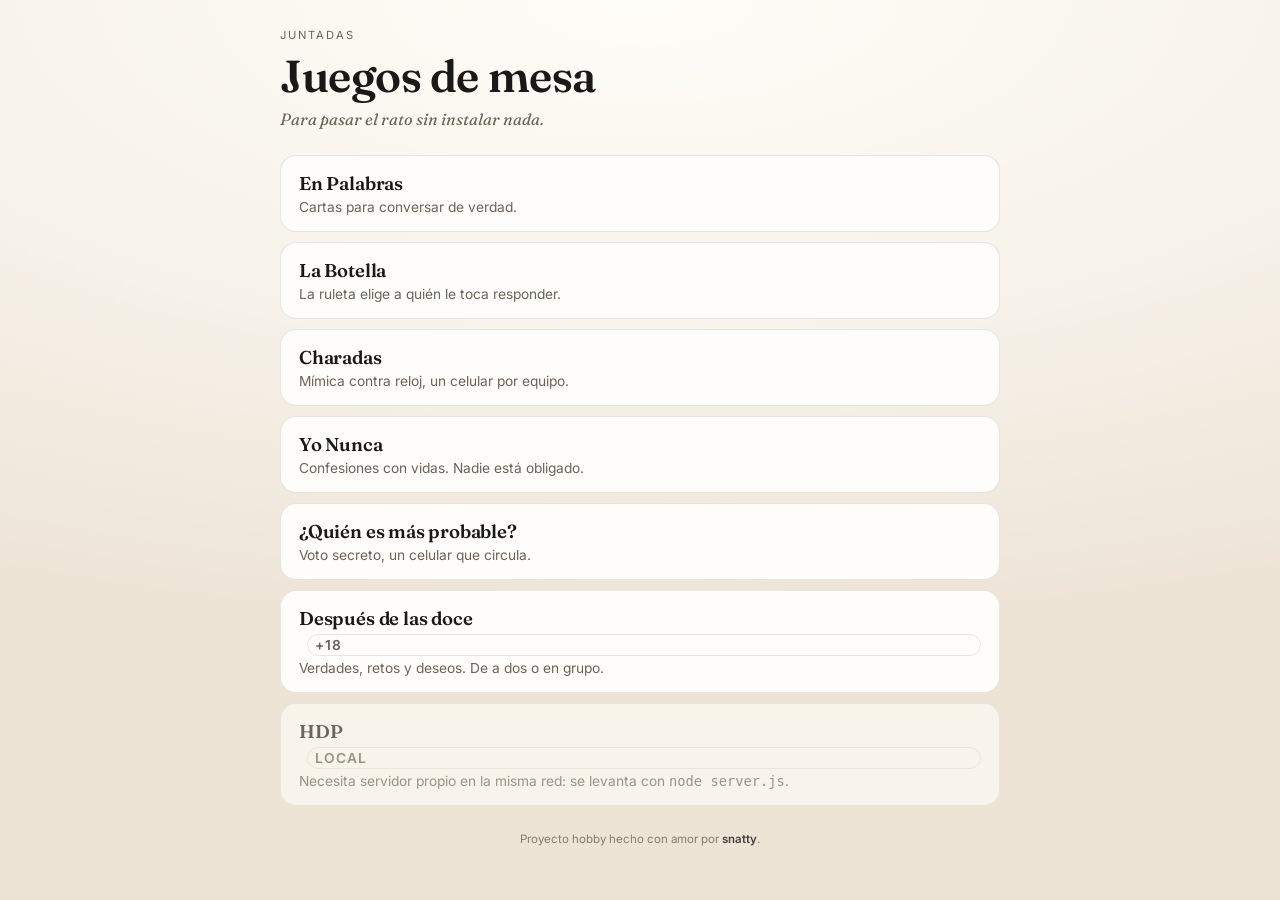
==== index.html @ bf0205b9 "chore: preparar el repo para el deploy en vercel Agrega un indice en la raiz con los juegos y el foo" ====
<!DOCTYPE html>
<html lang="es-AR">
<head>
<meta charset="utf-8">
<meta name="viewport" content="width=device-width, initial-scale=1, viewport-fit=cover">
<meta name="robots" content="noindex, nofollow">
<meta name="theme-color" content="#F6F1E9">
<title>Juegos de mesa — snatty</title>
<link rel="icon" href="data:image/svg+xml,%3Csvg xmlns='http://www.w3.org/2000/svg' viewBox='0 0 100 100'%3E%3Crect width='100' height='100' rx='22' fill='%231B1917'/%3E%3Ctext x='50' y='68' font-family='Georgia,serif' font-size='46' fill='%23F6F1E9' text-anchor='middle'%3EJ%3C/text%3E%3C/svg%3E">
<link rel="preconnect" href="https://fonts.googleapis.com">
<link rel="preconnect" href="https://fonts.gstatic.com" crossorigin>
<link href="https://fonts.googleapis.com/css2?family=Fraunces:opsz,wght@9..144,400;9..144,500;9..144,600&family=Inter:wght@400;500;600&display=swap" rel="stylesheet">
<style>
  :root {
    --bg: #F6F1E9;
    --surface: #FFFDF9;
    --ink: #1B1917;
    --muted: #6B6259;
    --line: rgba(27, 25, 23, 0.10);
    --accent: #8C3A2A;
    color-scheme: light;
  }
  * { box-sizing: border-box; }
  html, body { margin: 0; }
  body {
    min-height: 100dvh;
    padding: max(28px, env(safe-area-inset-top)) 20px max(28px, env(safe-area-inset-bottom));
    background:
      radial-gradient(120% 70% at 50% 0%, #FFFDF8 0%, var(--bg) 55%, #EDE4D6 100%);
    color: var(--ink);
    font-family: Inter, system-ui, -apple-system, sans-serif;
    -webkit-font-smoothing: antialiased;
  }
  main { max-width: 720px; margin: 0 auto; }
  .kicker {
    font-size: 0.7rem; letter-spacing: 0.18em; text-transform: uppercase;
    color: var(--muted); margin: 0 0 10px;
  }
  h1 {
    font-family: Fraunces, Georgia, serif; font-weight: 600;
    font-size: clamp(2rem, 9vw, 2.8rem); line-height: 1.05; margin: 0;
    letter-spacing: -0.01em;
  }
  .sub {
    font-family: Fraunces, Georgia, serif; font-style: italic;
    color: var(--muted); font-size: 1.02rem; margin: 10px 0 0;
  }
  .grid { display: grid; gap: 10px; margin: 26px 0 0; }
  .card {
    display: block; padding: 16px 18px; border-radius: 16px;
    border: 1px solid var(--line); background: var(--surface);
    color: inherit; text-decoration: none;
    transition: transform 0.14s ease, box-shadow 0.2s ease, border-color 0.2s ease;
  }
  .card:hover, .card:focus-visible {
    transform: translateY(-1px);
    border-color: rgba(27, 25, 23, 0.22);
    box-shadow: 0 12px 26px -18px rgba(27, 25, 23, 0.5);
  }
  .card:focus-visible { outline: 2px solid var(--accent); outline-offset: 2px; }
  .card[aria-disabled="true"] { opacity: 0.62; cursor: default; }
  .card[aria-disabled="true"]:hover { transform: none; box-shadow: none; border-color: var(--line); }
  .card strong {
    display: block; font-family: Fraunces, Georgia, serif; font-weight: 600;
    font-size: 1.16rem; letter-spacing: -0.01em;
  }
  .card span { display: block; color: var(--muted); font-size: 0.86rem; margin-top: 4px; }
  .tag {
    display: inline-block; margin-left: 8px; padding: 2px 7px; border-radius: 999px;
    border: 1px solid var(--line); font-size: 0.66rem; letter-spacing: 0.08em;
    text-transform: uppercase; color: var(--muted); vertical-align: 2px; font-family: Inter, sans-serif;
  }
  .credit {
    margin: 26px 0 0; text-align: center; font-size: 0.72rem;
    color: var(--muted); opacity: 0.8;
  }
  .credit strong { font-weight: 600; color: var(--ink); }
</style>
</head>
<body>
<main>
  <p class="kicker">Juntadas</p>
  <h1>Juegos de mesa</h1>
  <p class="sub">Para pasar el rato sin instalar nada.</p>

  <div class="grid">
    <a class="card" href="/en-palabras/">
      <strong>En Palabras</strong>
      <span>Cartas para conversar de verdad.</span>
    </a>
    <a class="card" href="/botella/">
      <strong>La Botella</strong>
      <span>La ruleta elige a quién le toca responder.</span>
    </a>
    <a class="card" href="/charadas/">
      <strong>Charadas</strong>
      <span>Mímica contra reloj, un celular por equipo.</span>
    </a>
    <a class="card" href="/yo-nunca/">
      <strong>Yo Nunca</strong>
      <span>Confesiones con vidas. Nadie está obligado.</span>
    </a>
    <a class="card" href="/mas-probable/">
      <strong>¿Quién es más probable?</strong>
      <span>Voto secreto, un celular que circula.</span>
    </a>
    <a class="card" href="/despues-de-las-doce/">
      <strong>Después de las doce<span class="tag">+18</span></strong>
      <span>Verdades, retos y deseos. De a dos o en grupo.</span>
    </a>
    <div class="card" aria-disabled="true">
      <strong>HDP<span class="tag">local</span></strong>
      <span>Necesita servidor propio en la misma red: se levanta con <code>node server.js</code>.</span>
    </div>
  </div>

  <p class="credit">Proyecto hobby hecho con amor por <strong>snatty</strong>.</p>
</main>
</body>
</html>
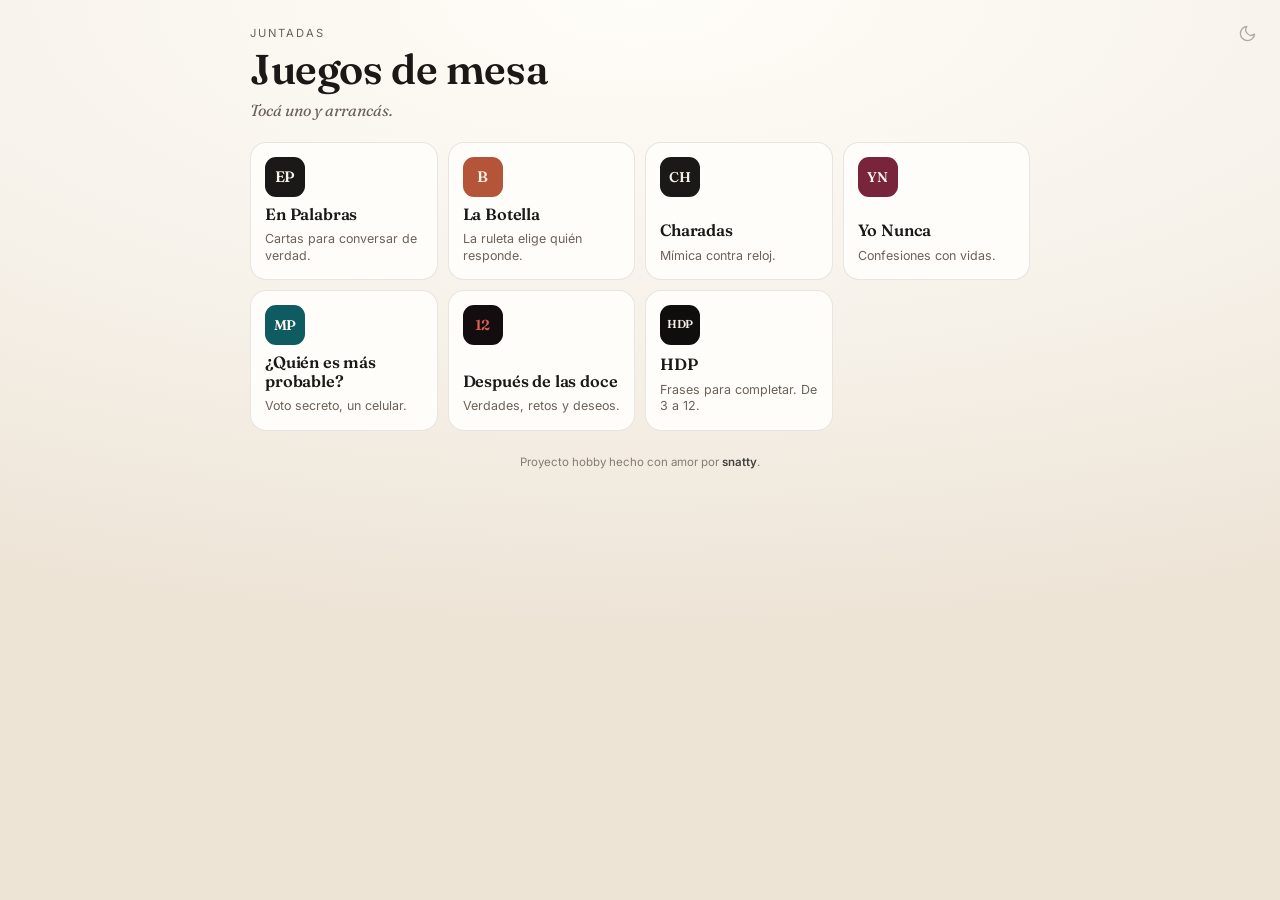
==== commit ea88e65d: "feat(index): turn the home page into a game selector grid Reemplaza la lista por una grilla de tarje" ====
--- a/index.html
+++ b/index.html
@@ -5,7 +5,15 @@
 <meta name="viewport" content="width=device-width, initial-scale=1, viewport-fit=cover">
 <meta name="robots" content="noindex, nofollow">
 <meta name="theme-color" content="#F6F1E9">
-<title>Juegos de mesa — snatty</title>
+<script>
+  // Tema guardado, aplicado antes de pintar para que no haya flash.
+  try {
+    if (localStorage.getItem("juegos-theme") === "dark") {
+      document.documentElement.dataset.theme = "dark";
+    }
+  } catch (e) {}
+</script>
+<title>🐴 Juegos de mesa — snatty</title>
 <link rel="icon" href="data:image/svg+xml,%3Csvg xmlns='http://www.w3.org/2000/svg' viewBox='0 0 100 100'%3E%3Crect width='100' height='100' rx='22' fill='%231B1917'/%3E%3Ctext x='50' y='68' font-family='Georgia,serif' font-size='46' fill='%23F6F1E9' text-anchor='middle'%3EJ%3C/text%3E%3C/svg%3E">
 <link rel="preconnect" href="https://fonts.googleapis.com">
 <link rel="preconnect" href="https://fonts.gstatic.com" crossorigin>
@@ -17,104 +25,327 @@
     --ink: #1B1917;
     --muted: #6B6259;
     --line: rgba(27, 25, 23, 0.10);
+    --line-strong: rgba(27, 25, 23, 0.22);
     --accent: #8C3A2A;
     color-scheme: light;
   }
+  :root[data-theme="dark"] {
+    --bg: #12110F;
+    --surface: #1C1A17;
+    --ink: #F3EDE4;
+    --muted: #A69B8D;
+    --line: rgba(243, 237, 228, 0.12);
+    --line-strong: rgba(243, 237, 228, 0.26);
+    --accent: #E0604F;
+    --mono-ring: rgba(243, 237, 228, 0.34);
+    color-scheme: dark;
+  }
+  [data-theme="dark"] body {
+    background:
+      radial-gradient(120% 70% at 50% 0%, #1E1B18 0%, var(--bg) 55%, #0C0B0A 100%);
+  }
+  [data-theme="dark"] dialog { box-shadow: 0 40px 90px -40px rgba(0, 0, 0, 0.8); }
+  [data-theme="dark"] .btn-primary { color: #12110F; }
+
+  .theme-toggle {
+    position: fixed;
+    top: max(14px, env(safe-area-inset-top));
+    right: max(14px, env(safe-area-inset-right));
+    z-index: 10;
+    width: 38px; height: 38px;
+    display: grid; place-items: center;
+    border: none; border-radius: 50%;
+    background: transparent; color: var(--muted);
+    opacity: 0.5; cursor: pointer;
+    transition: opacity 0.2s ease, transform 0.2s ease;
+  }
+  .theme-toggle:hover { opacity: 0.85; }
+  .theme-toggle:active { transform: scale(0.94); }
+  .theme-toggle:focus-visible { outline: 2px solid var(--accent); outline-offset: 2px; opacity: 0.9; }
+  .theme-toggle svg { width: 19px; height: 19px; }
+  .theme-toggle .icon-sun { display: none; }
+  [data-theme="dark"] .theme-toggle .icon-moon { display: none; }
+  [data-theme="dark"] .theme-toggle .icon-sun { display: block; }
+
   * { box-sizing: border-box; }
   html, body { margin: 0; }
   body {
     min-height: 100dvh;
-    padding: max(28px, env(safe-area-inset-top)) 20px max(28px, env(safe-area-inset-bottom));
+    padding: max(26px, env(safe-area-inset-top)) 18px max(26px, env(safe-area-inset-bottom));
     background:
       radial-gradient(120% 70% at 50% 0%, #FFFDF8 0%, var(--bg) 55%, #EDE4D6 100%);
     color: var(--ink);
     font-family: Inter, system-ui, -apple-system, sans-serif;
     -webkit-font-smoothing: antialiased;
   }
-  main { max-width: 720px; margin: 0 auto; }
+  main { max-width: 780px; margin: 0 auto; }
   .kicker {
     font-size: 0.7rem; letter-spacing: 0.18em; text-transform: uppercase;
-    color: var(--muted); margin: 0 0 10px;
+    color: var(--muted); margin: 0 0 8px;
   }
   h1 {
     font-family: Fraunces, Georgia, serif; font-weight: 600;
-    font-size: clamp(2rem, 9vw, 2.8rem); line-height: 1.05; margin: 0;
+    font-size: clamp(1.9rem, 8vw, 2.6rem); line-height: 1.05; margin: 0;
     letter-spacing: -0.01em;
   }
   .sub {
     font-family: Fraunces, Georgia, serif; font-style: italic;
-    color: var(--muted); font-size: 1.02rem; margin: 10px 0 0;
-  }
-  .grid { display: grid; gap: 10px; margin: 26px 0 0; }
-  .card {
-    display: block; padding: 16px 18px; border-radius: 16px;
+    color: var(--muted); font-size: 1rem; margin: 8px 0 0;
+  }
+
+  .grid {
+    display: grid; gap: 10px; margin: 22px 0 0;
+    grid-template-columns: repeat(auto-fill, minmax(152px, 1fr));
+  }
+  .game {
+    position: relative;
+    display: flex; flex-direction: column; gap: 8px;
+    padding: 14px 14px 15px; border-radius: 16px;
     border: 1px solid var(--line); background: var(--surface);
-    color: inherit; text-decoration: none;
-    transition: transform 0.14s ease, box-shadow 0.2s ease, border-color 0.2s ease;
-  }
-  .card:hover, .card:focus-visible {
-    transform: translateY(-1px);
-    border-color: rgba(27, 25, 23, 0.22);
-    box-shadow: 0 12px 26px -18px rgba(27, 25, 23, 0.5);
-  }
-  .card:focus-visible { outline: 2px solid var(--accent); outline-offset: 2px; }
-  .card[aria-disabled="true"] { opacity: 0.62; cursor: default; }
-  .card[aria-disabled="true"]:hover { transform: none; box-shadow: none; border-color: var(--line); }
-  .card strong {
-    display: block; font-family: Fraunces, Georgia, serif; font-weight: 600;
-    font-size: 1.16rem; letter-spacing: -0.01em;
-  }
-  .card span { display: block; color: var(--muted); font-size: 0.86rem; margin-top: 4px; }
+    color: inherit; text-decoration: none; min-height: 128px;
+    transition: transform 0.16s ease, box-shadow 0.2s ease, border-color 0.2s ease;
+    -webkit-tap-highlight-color: transparent;
+  }
+  .game::after {
+    content: ""; position: absolute; inset: 0; border-radius: inherit;
+    border: 1px solid transparent; pointer-events: none;
+    transition: border-color 0.2s ease;
+  }
+  .game:hover, .game:focus-visible {
+    transform: translateY(-2px);
+    box-shadow: 0 14px 28px -20px rgba(27, 25, 23, 0.55);
+  }
+  .game:hover::after, .game:focus-visible::after { border-color: var(--c, var(--accent)); }
+  .game:focus-visible { outline: 2px solid var(--c, var(--accent)); outline-offset: 2px; }
+  .game:active { transform: translateY(0) scale(0.995); }
+
+  .mono {
+    width: 40px; height: 40px; border-radius: 11px;
+    display: grid; place-items: center;
+    background: var(--mono-bg, var(--ink)); color: var(--mono-ink, #F6F1E9);
+    font-family: Fraunces, Georgia, serif; font-weight: 600;
+    font-size: var(--mono-size, 0.95rem); letter-spacing: -0.01em;
+    line-height: 1;
+    box-shadow: inset 0 0 0 1px var(--mono-ring, transparent);
+  }
+  .game strong {
+    font-family: Fraunces, Georgia, serif; font-weight: 600;
+    font-size: 1.02rem; letter-spacing: -0.01em; line-height: 1.15;
+    margin-top: auto;
+  }
+  .game .meta { font-size: 0.78rem; color: var(--muted); line-height: 1.3; }
+
+  .game.is-off { opacity: 0.6; }
+  .game.is-off:hover { transform: none; box-shadow: none; }
+  .game.is-off::after { display: none; }
+
   .tag {
-    display: inline-block; margin-left: 8px; padding: 2px 7px; border-radius: 999px;
-    border: 1px solid var(--line); font-size: 0.66rem; letter-spacing: 0.08em;
-    text-transform: uppercase; color: var(--muted); vertical-align: 2px; font-family: Inter, sans-serif;
-  }
+    position: absolute; top: 12px; right: 12px;
+    padding: 2px 7px; border-radius: 999px; border: 1px solid var(--line);
+    font-size: 0.6rem; letter-spacing: 0.08em; text-transform: uppercase;
+    color: var(--muted); font-family: Inter, sans-serif;
+  }
+
   .credit {
-    margin: 26px 0 0; text-align: center; font-size: 0.72rem;
+    margin: 24px 0 0; text-align: center; font-size: 0.72rem;
     color: var(--muted); opacity: 0.8;
   }
   .credit strong { font-weight: 600; color: var(--ink); }
+
+  dialog {
+    width: min(420px, calc(100vw - 36px));
+    padding: 22px 20px 18px; border-radius: 18px; border: 1px solid var(--line);
+    background: var(--surface); color: var(--ink);
+    box-shadow: 0 40px 80px -40px rgba(27, 25, 23, 0.6);
+  }
+  dialog::backdrop { background: rgba(20, 18, 16, 0.45); backdrop-filter: blur(2px); }
+  dialog h2 {
+    font-family: Fraunces, Georgia, serif; font-weight: 600;
+    font-size: 1.32rem; margin: 0 0 8px; letter-spacing: -0.01em;
+  }
+  dialog p { margin: 0 0 16px; color: var(--muted); font-size: 0.9rem; line-height: 1.5; }
+  dialog .actions { display: grid; gap: 8px; }
+  .btn {
+    display: grid; place-items: center; min-height: 46px; padding: 0 16px;
+    border-radius: 12px; border: 1px solid var(--line-strong);
+    font: inherit; font-weight: 500; text-decoration: none; color: var(--ink);
+    background: transparent; cursor: pointer;
+  }
+  .btn-primary {
+    background: var(--ink); color: #F6F1E9; border-color: var(--ink);
+  }
+  .btn:focus-visible { outline: 2px solid var(--accent); outline-offset: 2px; }
+
+  @media (prefers-reduced-motion: reduce) {
+    .game, .game::after { transition: none; }
+    .game:hover, .game:focus-visible, .game:active { transform: none; }
+  }
 </style>
 </head>
 <body>
+<button class="theme-toggle" id="themeToggle" type="button" aria-label="Cambiar a modo oscuro" aria-pressed="false">
+  <svg class="icon-moon" viewBox="0 0 24 24" fill="none" stroke="currentColor" stroke-width="1.7" stroke-linecap="round" stroke-linejoin="round" aria-hidden="true">
+    <path d="M21 12.8A9 9 0 1 1 11.2 3a7 7 0 0 0 9.8 9.8z"/>
+  </svg>
+  <svg class="icon-sun" viewBox="0 0 24 24" fill="none" stroke="currentColor" stroke-width="1.7" stroke-linecap="round" stroke-linejoin="round" aria-hidden="true">
+    <circle cx="12" cy="12" r="4"/>
+    <path d="M12 2v2M12 20v2M4.9 4.9l1.4 1.4M17.7 17.7l1.4 1.4M2 12h2M20 12h2M4.9 19.1l1.4-1.4M17.7 6.3l1.4-1.4"/>
+  </svg>
+</button>
 <main>
   <p class="kicker">Juntadas</p>
   <h1>Juegos de mesa</h1>
-  <p class="sub">Para pasar el rato sin instalar nada.</p>
+  <p class="sub">Tocá uno y arrancás.</p>
 
   <div class="grid">
-    <a class="card" href="/en-palabras/">
+    <a class="game" href="en-palabras/" data-intro="1"
+       data-intro-title="En Palabras"
+       data-intro-text="Cartas con preguntas para conversar de verdad. Elegís un mazo, leés la carta en voz alta y respondés. Sin puntaje: la gracia es la charla."
+       aria-label="Abrir En Palabras"
+       style="--c:#8C3A2A; --mono-bg:#1B1917; --mono-ink:#F6F1E9;">
+      <span class="mono" aria-hidden="true">EP</span>
       <strong>En Palabras</strong>
-      <span>Cartas para conversar de verdad.</span>
-    </a>
-    <a class="card" href="/botella/">
+      <span class="meta">Cartas para conversar de verdad.</span>
+    </a>
+
+    <a class="game" href="botella/" data-intro="1"
+       data-intro-title="La Botella"
+       data-intro-text="Girás la rueda y la suerte elige a alguien, que responde una pregunta o se lleva un reto. De 2 a 12 personas y tres intensidades."
+       aria-label="Abrir La Botella"
+       style="--c:#B4553A; --mono-bg:#B4553A; --mono-ink:#FFF6EA;">
+      <span class="mono" aria-hidden="true">B</span>
       <strong>La Botella</strong>
-      <span>La ruleta elige a quién le toca responder.</span>
-    </a>
-    <a class="card" href="/charadas/">
+      <span class="meta">La ruleta elige quién responde.</span>
+    </a>
+
+    <a class="game" href="charadas/" data-intro="1"
+       data-intro-title="Charadas"
+       data-intro-text="Mímica contra reloj con un solo celular: el que actúa se lo apoya en la frente y el grupo adivina. Sesenta, noventa o ciento veinte segundos."
+       aria-label="Abrir Charadas"
+       style="--c:#1F6B4B; --mono-bg:#1B1917; --mono-ink:#F6F1E9; --mono-size:0.88rem;">
+      <span class="mono" aria-hidden="true">CH</span>
       <strong>Charadas</strong>
-      <span>Mímica contra reloj, un celular por equipo.</span>
-    </a>
-    <a class="card" href="/yo-nunca/">
+      <span class="meta">Mímica contra reloj.</span>
+    </a>
+
+    <a class="game" href="yo-nunca/" data-intro="1"
+       data-intro-title="Yo Nunca"
+       data-intro-text="Frases para completar en voz alta: quien hizo la cosa toca su nombre y pierde una vida. De 2 a 12 jugadores y tres intensidades."
+       aria-label="Abrir Yo Nunca"
+       style="--c:#78243A; --mono-bg:#78243A; --mono-ink:#FFF6EC; --mono-size:0.88rem;">
+      <span class="mono" aria-hidden="true">YN</span>
       <strong>Yo Nunca</strong>
-      <span>Confesiones con vidas. Nadie está obligado.</span>
-    </a>
-    <a class="card" href="/mas-probable/">
+      <span class="meta">Confesiones con vidas.</span>
+    </a>
+
+    <a class="game" href="mas-probable/" data-intro="1"
+       data-intro-title="¿Quién es más probable?"
+       data-intro-text="Se lee una consigna, el celular circula y cada uno vota en secreto. Al final se revelan los votos y queda un ranking. De 3 a 12."
+       aria-label="Abrir ¿Quién es más probable?"
+       style="--c:#0F5B62; --mono-bg:#0F5B62; --mono-ink:#FFF9F0; --mono-size:0.88rem;">
+      <span class="mono" aria-hidden="true">MP</span>
       <strong>¿Quién es más probable?</strong>
-      <span>Voto secreto, un celular que circula.</span>
-    </a>
-    <a class="card" href="/despues-de-las-doce/">
-      <strong>Después de las doce<span class="tag">+18</span></strong>
-      <span>Verdades, retos y deseos. De a dos o en grupo.</span>
-    </a>
-    <div class="card" aria-disabled="true">
-      <strong>HDP<span class="tag">local</span></strong>
-      <span>Necesita servidor propio en la misma red: se levanta con <code>node server.js</code>.</span>
-    </div>
+      <span class="meta">Voto secreto, un celular.</span>
+    </a>
+
+    <a class="game" href="despues-de-las-doce/" data-intro="1"
+       data-intro-title="Después de las doce"
+       data-intro-text="Verdades, retos y deseos para cuando la noche ya está avanzada. De a dos o en grupo, con tres intensidades. Pensado para +18, con gente de confianza: todo es opcional y la palabra de corte es «pausa»."
+       aria-label="Abrir Después de las doce"
+       style="--c:#E0604F; --mono-bg:#140D10; --mono-ink:#E0604F; --mono-size:0.9rem;">
+      <span class="mono" aria-hidden="true">12</span>
+      <strong>Después de las doce</strong>
+      <span class="meta">Verdades, retos y deseos.</span>
+    </a>
+
+    <a class="game" href="hdp/public/" data-intro="1"
+       data-intro-title="HDP"
+       data-intro-text="Frases para completar con las cartas más picantes. Uno hace de juez y elige la más graciosa; gana quien junta más puntos. De 3 a 12, sin servidor: alguien crea la sala y los demás entran con un código."
+       aria-label="Abrir HDP"
+       style="--c:#E6A23C; --mono-bg:#0F0E0C; --mono-ink:#F3EDE4; --mono-size:0.72rem;">
+      <span class="mono" aria-hidden="true">HDP</span>
+      <strong>HDP</strong>
+      <span class="meta">Frases para completar. De 3 a 12.</span>
+    </a>
   </div>
 
   <p class="credit">Proyecto hobby hecho con amor por <strong>snatty</strong>.</p>
 </main>
+
+<dialog id="introDialog" aria-labelledby="introTitle" aria-describedby="introText">
+  <h2 id="introTitle">Después de las doce</h2>
+  <p id="introText"></p>
+  <div class="actions">
+    <a class="btn btn-primary" id="introGo" href="despues-de-las-doce/">Ok</a>
+  </div>
+</dialog>
+
+<script>
+  (function () {
+    var toggle = document.getElementById("themeToggle");
+    var meta = document.querySelector('meta[name="theme-color"]');
+    var KEY = "juegos-theme";
+
+    function setTheme(theme, persist) {
+      var dark = theme === "dark";
+      if (dark) {
+        document.documentElement.dataset.theme = "dark";
+      } else {
+        delete document.documentElement.dataset.theme;
+      }
+      if (meta) meta.setAttribute("content", dark ? "#12110F" : "#F6F1E9");
+      if (toggle) {
+        toggle.setAttribute("aria-pressed", String(dark));
+        toggle.setAttribute("aria-label", dark ? "Cambiar a modo claro" : "Cambiar a modo oscuro");
+      }
+      if (persist) {
+        try { localStorage.setItem(KEY, theme); } catch (e) {}
+      }
+    }
+
+    var stored = null;
+    try { stored = localStorage.getItem(KEY); } catch (e) {}
+    setTheme(stored === "dark" ? "dark" : "light", false);
+
+    if (toggle) {
+      toggle.addEventListener("click", function () {
+        setTheme(document.documentElement.dataset.theme === "dark" ? "light" : "dark", true);
+      });
+    }
+  })();
+
+  // Intro reutilizable: cualquier tarjeta con data-intro abre este diálogo
+  // con su título, su explicación breve y un solo botón Ok.
+  (function () {
+    var dialog = document.getElementById("introDialog");
+    var title = document.getElementById("introTitle");
+    var text = document.getElementById("introText");
+    var go = document.getElementById("introGo");
+    if (!dialog || !go || typeof dialog.showModal !== "function") return;
+
+    var origin = null;
+
+    document.querySelectorAll("[data-intro]").forEach(function (link) {
+      link.addEventListener("click", function (event) {
+        event.preventDefault();
+        origin = link;
+        title.textContent = link.dataset.introTitle || "";
+        text.textContent = link.dataset.introText || "";
+        go.href = link.getAttribute("href");
+        dialog.showModal();
+        go.focus();
+      });
+    });
+
+    // Click en el fondo cierra, como Escape.
+    dialog.addEventListener("click", function (event) {
+      if (event.target === dialog) dialog.close();
+    });
+
+    dialog.addEventListener("close", function () {
+      if (origin) origin.focus();
+    });
+  })();
+</script>
 </body>
 </html>
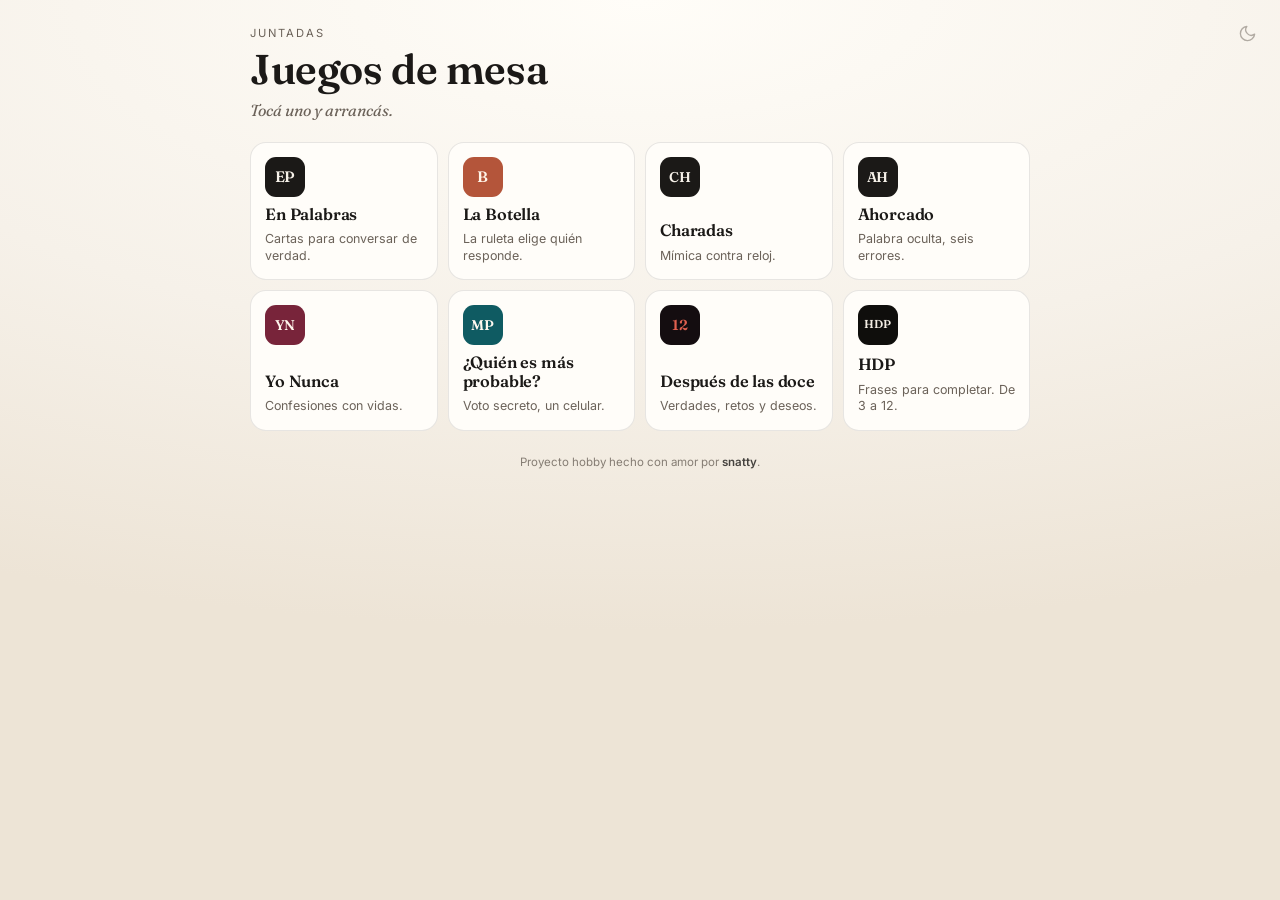
==== commit f56ea866: "feat(ahorcado): add a cooperative hangman game Juego nuevo en `ahorcado/`: el grupo adivina una pala" ====
--- a/index.html
+++ b/index.html
@@ -220,12 +220,22 @@
 
     <a class="game" href="charadas/" data-intro="1"
        data-intro-title="Charadas"
-       data-intro-text="Mímica contra reloj con un solo celular: el que actúa se lo apoya en la frente y el grupo adivina. Sesenta, noventa o ciento veinte segundos."
+       data-intro-text="Mímica contra reloj con un solo celular: el que adivina se lo apoya en la frente y el grupo actúa. Sesenta, noventa o ciento veinte segundos."
        aria-label="Abrir Charadas"
        style="--c:#1F6B4B; --mono-bg:#1B1917; --mono-ink:#F6F1E9; --mono-size:0.88rem;">
       <span class="mono" aria-hidden="true">CH</span>
       <strong>Charadas</strong>
       <span class="meta">Mímica contra reloj.</span>
+    </a>
+
+    <a class="game" href="ahorcado/" data-intro="1"
+       data-intro-title="Ahorcado"
+       data-intro-text="El grupo adivina una palabra letra por letra. Cada error dibuja una parte del muñeco: a los seis se termina. Cuatro mazos para elegir y racha de palabras seguidas."
+       aria-label="Abrir Ahorcado"
+       style="--c:#6B4A8A; --mono-bg:#1B1917; --mono-ink:#F6F1E9; --mono-size:0.88rem;">
+      <span class="mono" aria-hidden="true">AH</span>
+      <strong>Ahorcado</strong>
+      <span class="meta">Palabra oculta, seis errores.</span>
     </a>
 
     <a class="game" href="yo-nunca/" data-intro="1"
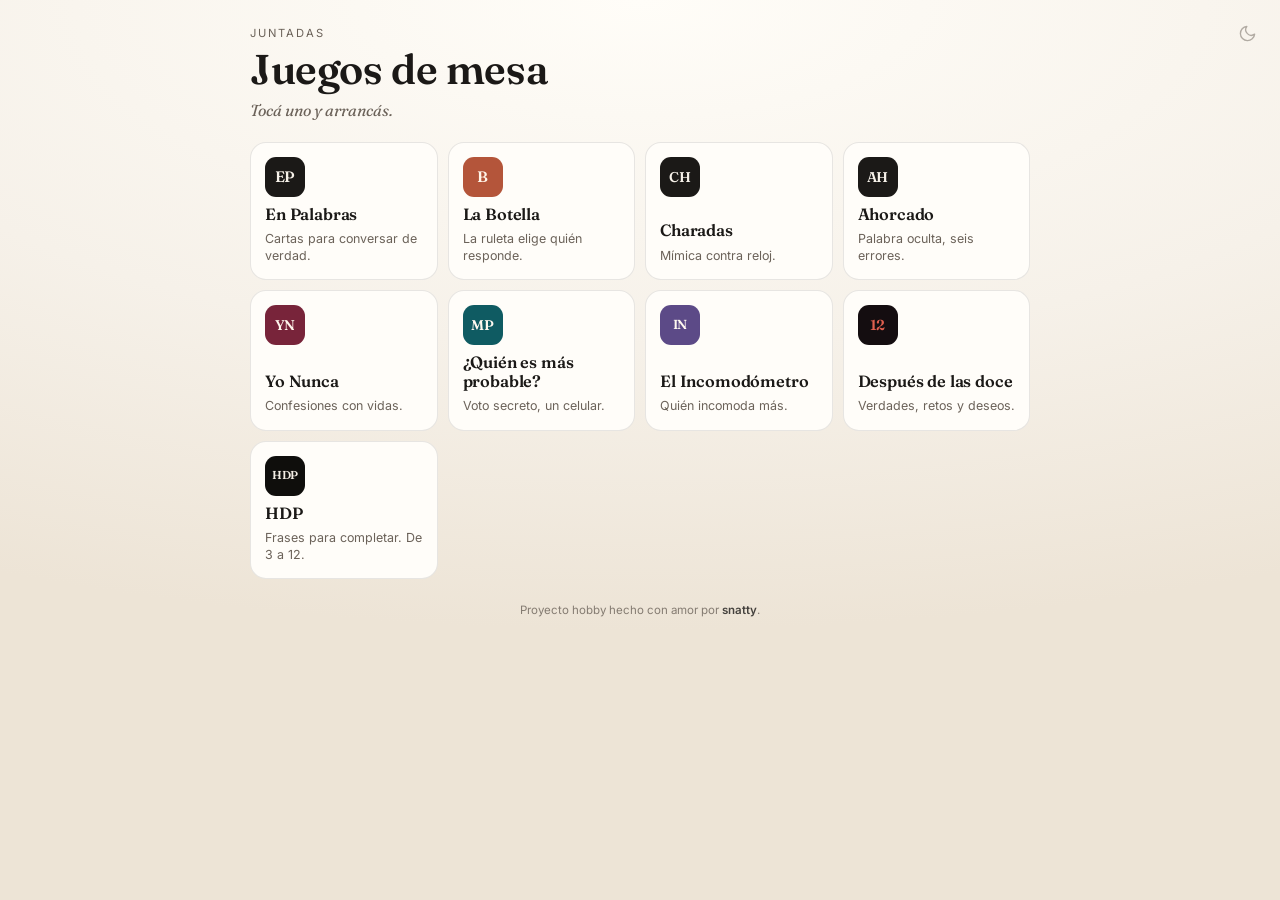
==== commit 58496d30: "feat(incomodometro): add the discomfort meter party game Juego de juntada con votación secreta: se l" ====
--- a/index.html
+++ b/index.html
@@ -258,6 +258,16 @@
       <span class="meta">Voto secreto, un celular.</span>
     </a>
 
+    <a class="game" href="incomodometro/" data-intro="1"
+       data-intro-title="El Incomodómetro"
+       data-intro-text="Se lee una situación, el celular circula y cada uno vota en secreto quién incomoda más cuando pasa eso. Al final se revelan los votos, un termómetro de incomodidad y el ranking. De 3 a 12."
+       aria-label="Abrir El Incomodómetro"
+       style="--c:#5C4A87; --mono-bg:#5C4A87; --mono-ink:#FFF9F0; --mono-size:0.82rem;">
+      <span class="mono" aria-hidden="true">IN</span>
+      <strong>El Incomodómetro</strong>
+      <span class="meta">Quién incomoda más.</span>
+    </a>
+
     <a class="game" href="despues-de-las-doce/" data-intro="1"
        data-intro-title="Después de las doce"
        data-intro-text="Verdades, retos y deseos para cuando la noche ya está avanzada. De a dos o en grupo, con tres intensidades. Pensado para +18, con gente de confianza: todo es opcional y la palabra de corte es «pausa»."
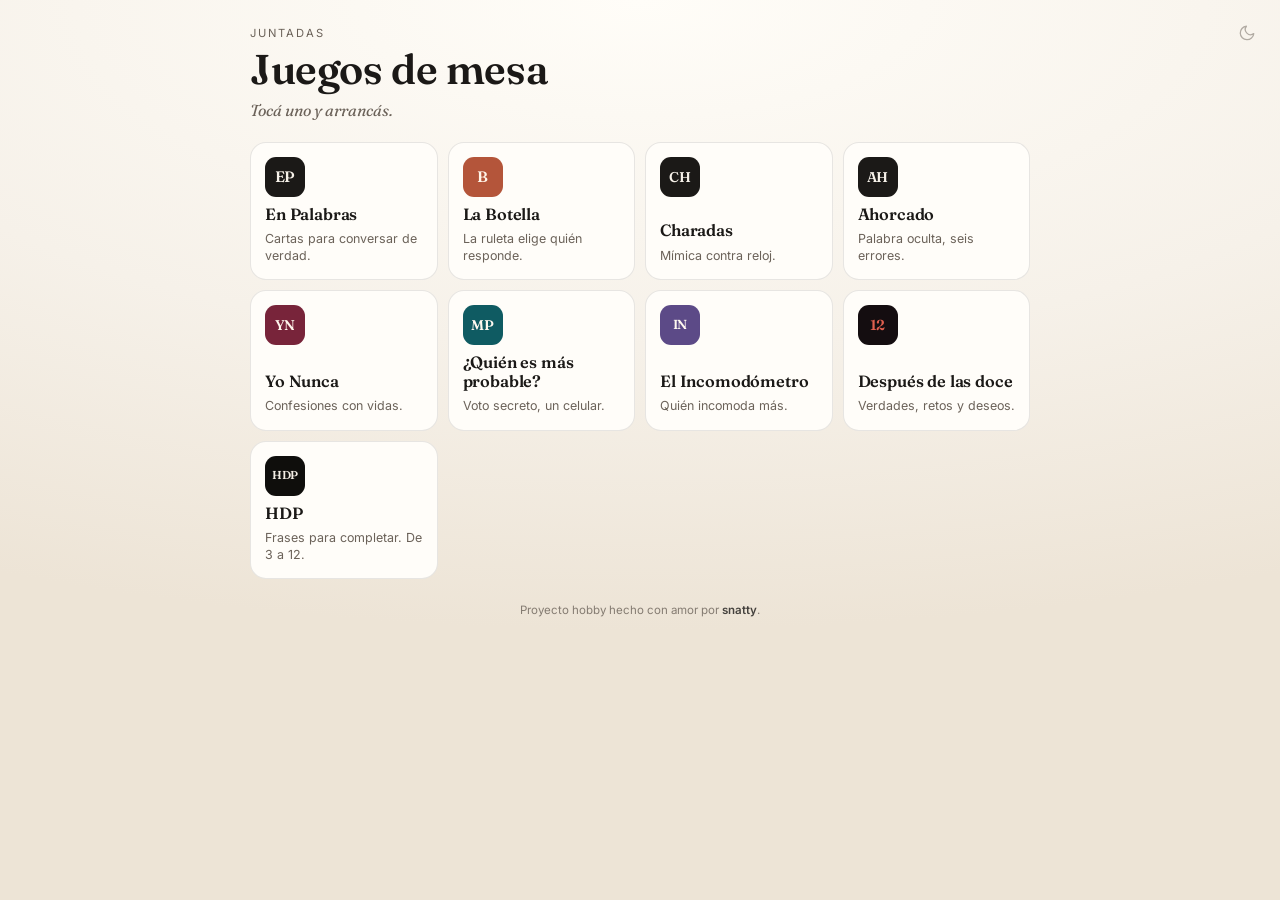
==== commit 5fe76d97: "refactor(shared): unify theme sync, hub chrome, and game catalog" ====
--- a/index.html
+++ b/index.html
@@ -1,23 +1,17 @@
 <!DOCTYPE html>
-<html lang="es-AR">
+<html lang="es-AR" data-page="hub">
 <head>
 <meta charset="utf-8">
 <meta name="viewport" content="width=device-width, initial-scale=1, viewport-fit=cover">
 <meta name="robots" content="noindex, nofollow">
-<meta name="theme-color" content="#F6F1E9">
-<script>
-  // Tema guardado, aplicado antes de pintar para que no haya flash.
-  try {
-    if (localStorage.getItem("juegos-theme") === "dark") {
-      document.documentElement.dataset.theme = "dark";
-    }
-  } catch (e) {}
-</script>
+<meta name="theme-color" content="#F6F1E9" data-light="#F6F1E9" data-dark="#12110F">
+<script src="shared/theme.js"></script>
 <title>🐴 Juegos de mesa — snatty</title>
 <link rel="icon" href="data:image/svg+xml,%3Csvg xmlns='http://www.w3.org/2000/svg' viewBox='0 0 100 100'%3E%3Crect width='100' height='100' rx='22' fill='%231B1917'/%3E%3Ctext x='50' y='68' font-family='Georgia,serif' font-size='46' fill='%23F6F1E9' text-anchor='middle'%3EJ%3C/text%3E%3C/svg%3E">
 <link rel="preconnect" href="https://fonts.googleapis.com">
 <link rel="preconnect" href="https://fonts.gstatic.com" crossorigin>
 <link href="https://fonts.googleapis.com/css2?family=Fraunces:opsz,wght@9..144,400;9..144,500;9..144,600&family=Inter:wght@400;500;600&display=swap" rel="stylesheet">
+<link rel="stylesheet" href="shared/chrome.css">
 <style>
   :root {
     --bg: #F6F1E9;
@@ -47,26 +41,6 @@
   [data-theme="dark"] dialog { box-shadow: 0 40px 90px -40px rgba(0, 0, 0, 0.8); }
   [data-theme="dark"] .btn-primary { color: #12110F; }
 
-  .theme-toggle {
-    position: fixed;
-    top: max(14px, env(safe-area-inset-top));
-    right: max(14px, env(safe-area-inset-right));
-    z-index: 10;
-    width: 38px; height: 38px;
-    display: grid; place-items: center;
-    border: none; border-radius: 50%;
-    background: transparent; color: var(--muted);
-    opacity: 0.5; cursor: pointer;
-    transition: opacity 0.2s ease, transform 0.2s ease;
-  }
-  .theme-toggle:hover { opacity: 0.85; }
-  .theme-toggle:active { transform: scale(0.94); }
-  .theme-toggle:focus-visible { outline: 2px solid var(--accent); outline-offset: 2px; opacity: 0.9; }
-  .theme-toggle svg { width: 19px; height: 19px; }
-  .theme-toggle .icon-sun { display: none; }
-  [data-theme="dark"] .theme-toggle .icon-moon { display: none; }
-  [data-theme="dark"] .theme-toggle .icon-sun { display: block; }
-
   * { box-sizing: border-box; }
   html, body { margin: 0; }
   body {
@@ -135,17 +109,6 @@
   }
   .game .meta { font-size: 0.78rem; color: var(--muted); line-height: 1.3; }
 
-  .game.is-off { opacity: 0.6; }
-  .game.is-off:hover { transform: none; box-shadow: none; }
-  .game.is-off::after { display: none; }
-
-  .tag {
-    position: absolute; top: 12px; right: 12px;
-    padding: 2px 7px; border-radius: 999px; border: 1px solid var(--line);
-    font-size: 0.6rem; letter-spacing: 0.08em; text-transform: uppercase;
-    color: var(--muted); font-family: Inter, sans-serif;
-  }
-
   .credit {
     margin: 24px 0 0; text-align: center; font-size: 0.72rem;
     color: var(--muted); opacity: 0.8;
@@ -176,6 +139,12 @@
   }
   .btn:focus-visible { outline: 2px solid var(--accent); outline-offset: 2px; }
 
+  .noscript {
+    margin-top: 20px;
+    font-size: 0.9rem;
+    color: var(--muted);
+  }
+
   @media (prefers-reduced-motion: reduce) {
     .game, .game::after { transition: none; }
     .game:hover, .game:focus-visible, .game:active { transform: none; }
@@ -183,188 +152,94 @@
 </style>
 </head>
 <body>
-<button class="theme-toggle" id="themeToggle" type="button" aria-label="Cambiar a modo oscuro" aria-pressed="false">
-  <svg class="icon-moon" viewBox="0 0 24 24" fill="none" stroke="currentColor" stroke-width="1.7" stroke-linecap="round" stroke-linejoin="round" aria-hidden="true">
-    <path d="M21 12.8A9 9 0 1 1 11.2 3a7 7 0 0 0 9.8 9.8z"/>
-  </svg>
-  <svg class="icon-sun" viewBox="0 0 24 24" fill="none" stroke="currentColor" stroke-width="1.7" stroke-linecap="round" stroke-linejoin="round" aria-hidden="true">
-    <circle cx="12" cy="12" r="4"/>
-    <path d="M12 2v2M12 20v2M4.9 4.9l1.4 1.4M17.7 17.7l1.4 1.4M2 12h2M20 12h2M4.9 19.1l1.4-1.4M17.7 6.3l1.4-1.4"/>
-  </svg>
-</button>
 <main>
   <p class="kicker">Juntadas</p>
   <h1>Juegos de mesa</h1>
   <p class="sub">Tocá uno y arrancás.</p>
 
-  <div class="grid">
-    <a class="game" href="en-palabras/" data-intro="1"
-       data-intro-title="En Palabras"
-       data-intro-text="Cartas con preguntas para conversar de verdad. Elegís un mazo, leés la carta en voz alta y respondés. Sin puntaje: la gracia es la charla."
-       aria-label="Abrir En Palabras"
-       style="--c:#8C3A2A; --mono-bg:#1B1917; --mono-ink:#F6F1E9;">
-      <span class="mono" aria-hidden="true">EP</span>
-      <strong>En Palabras</strong>
-      <span class="meta">Cartas para conversar de verdad.</span>
-    </a>
-
-    <a class="game" href="botella/" data-intro="1"
-       data-intro-title="La Botella"
-       data-intro-text="Girás la rueda y la suerte elige a alguien, que responde una pregunta o se lleva un reto. De 2 a 12 personas y tres intensidades."
-       aria-label="Abrir La Botella"
-       style="--c:#B4553A; --mono-bg:#B4553A; --mono-ink:#FFF6EA;">
-      <span class="mono" aria-hidden="true">B</span>
-      <strong>La Botella</strong>
-      <span class="meta">La ruleta elige quién responde.</span>
-    </a>
-
-    <a class="game" href="charadas/" data-intro="1"
-       data-intro-title="Charadas"
-       data-intro-text="Mímica contra reloj con un solo celular: el que adivina se lo apoya en la frente y el grupo actúa. Sesenta, noventa o ciento veinte segundos."
-       aria-label="Abrir Charadas"
-       style="--c:#1F6B4B; --mono-bg:#1B1917; --mono-ink:#F6F1E9; --mono-size:0.88rem;">
-      <span class="mono" aria-hidden="true">CH</span>
-      <strong>Charadas</strong>
-      <span class="meta">Mímica contra reloj.</span>
-    </a>
-
-    <a class="game" href="ahorcado/" data-intro="1"
-       data-intro-title="Ahorcado"
-       data-intro-text="El grupo adivina una palabra letra por letra. Cada error dibuja una parte del muñeco: a los seis se termina. Cuatro mazos para elegir y racha de palabras seguidas."
-       aria-label="Abrir Ahorcado"
-       style="--c:#6B4A8A; --mono-bg:#1B1917; --mono-ink:#F6F1E9; --mono-size:0.88rem;">
-      <span class="mono" aria-hidden="true">AH</span>
-      <strong>Ahorcado</strong>
-      <span class="meta">Palabra oculta, seis errores.</span>
-    </a>
-
-    <a class="game" href="yo-nunca/" data-intro="1"
-       data-intro-title="Yo Nunca"
-       data-intro-text="Frases para completar en voz alta: quien hizo la cosa toca su nombre y pierde una vida. De 2 a 12 jugadores y tres intensidades."
-       aria-label="Abrir Yo Nunca"
-       style="--c:#78243A; --mono-bg:#78243A; --mono-ink:#FFF6EC; --mono-size:0.88rem;">
-      <span class="mono" aria-hidden="true">YN</span>
-      <strong>Yo Nunca</strong>
-      <span class="meta">Confesiones con vidas.</span>
-    </a>
-
-    <a class="game" href="mas-probable/" data-intro="1"
-       data-intro-title="¿Quién es más probable?"
-       data-intro-text="Se lee una consigna, el celular circula y cada uno vota en secreto. Al final se revelan los votos y queda un ranking. De 3 a 12."
-       aria-label="Abrir ¿Quién es más probable?"
-       style="--c:#0F5B62; --mono-bg:#0F5B62; --mono-ink:#FFF9F0; --mono-size:0.88rem;">
-      <span class="mono" aria-hidden="true">MP</span>
-      <strong>¿Quién es más probable?</strong>
-      <span class="meta">Voto secreto, un celular.</span>
-    </a>
-
-    <a class="game" href="incomodometro/" data-intro="1"
-       data-intro-title="El Incomodómetro"
-       data-intro-text="Se lee una situación, el celular circula y cada uno vota en secreto quién incomoda más cuando pasa eso. Al final se revelan los votos, un termómetro de incomodidad y el ranking. De 3 a 12."
-       aria-label="Abrir El Incomodómetro"
-       style="--c:#5C4A87; --mono-bg:#5C4A87; --mono-ink:#FFF9F0; --mono-size:0.82rem;">
-      <span class="mono" aria-hidden="true">IN</span>
-      <strong>El Incomodómetro</strong>
-      <span class="meta">Quién incomoda más.</span>
-    </a>
-
-    <a class="game" href="despues-de-las-doce/" data-intro="1"
-       data-intro-title="Después de las doce"
-       data-intro-text="Verdades, retos y deseos para cuando la noche ya está avanzada. De a dos o en grupo, con tres intensidades. Pensado para +18, con gente de confianza: todo es opcional y la palabra de corte es «pausa»."
-       aria-label="Abrir Después de las doce"
-       style="--c:#E0604F; --mono-bg:#140D10; --mono-ink:#E0604F; --mono-size:0.9rem;">
-      <span class="mono" aria-hidden="true">12</span>
-      <strong>Después de las doce</strong>
-      <span class="meta">Verdades, retos y deseos.</span>
-    </a>
-
-    <a class="game" href="hdp/public/" data-intro="1"
-       data-intro-title="HDP"
-       data-intro-text="Frases para completar con las cartas más picantes. Uno hace de juez y elige la más graciosa; gana quien junta más puntos. De 3 a 12, sin servidor: alguien crea la sala y los demás entran con un código."
-       aria-label="Abrir HDP"
-       style="--c:#E6A23C; --mono-bg:#0F0E0C; --mono-ink:#F3EDE4; --mono-size:0.72rem;">
-      <span class="mono" aria-hidden="true">HDP</span>
-      <strong>HDP</strong>
-      <span class="meta">Frases para completar. De 3 a 12.</span>
-    </a>
-  </div>
+  <div class="grid" id="gamesGrid"></div>
+  <noscript>
+    <p class="noscript">Esta página necesita JavaScript para mostrar y abrir los juegos.</p>
+  </noscript>
 
   <p class="credit">Proyecto hobby hecho con amor por <strong>snatty</strong>.</p>
 </main>
 
 <dialog id="introDialog" aria-labelledby="introTitle" aria-describedby="introText">
-  <h2 id="introTitle">Después de las doce</h2>
+  <h2 id="introTitle"></h2>
   <p id="introText"></p>
   <div class="actions">
-    <a class="btn btn-primary" id="introGo" href="despues-de-las-doce/">Ok</a>
+    <a class="btn btn-primary" id="introGo" href="#">Ok</a>
   </div>
 </dialog>
 
+<script src="shared/games.js"></script>
+<script src="shared/chrome.js"></script>
 <script>
   (function () {
-    var toggle = document.getElementById("themeToggle");
-    var meta = document.querySelector('meta[name="theme-color"]');
-    var KEY = "juegos-theme";
-
-    function setTheme(theme, persist) {
-      var dark = theme === "dark";
-      if (dark) {
-        document.documentElement.dataset.theme = "dark";
-      } else {
-        delete document.documentElement.dataset.theme;
-      }
-      if (meta) meta.setAttribute("content", dark ? "#12110F" : "#F6F1E9");
-      if (toggle) {
-        toggle.setAttribute("aria-pressed", String(dark));
-        toggle.setAttribute("aria-label", dark ? "Cambiar a modo claro" : "Cambiar a modo oscuro");
-      }
-      if (persist) {
-        try { localStorage.setItem(KEY, theme); } catch (e) {}
-      }
-    }
-
-    var stored = null;
-    try { stored = localStorage.getItem(KEY); } catch (e) {}
-    setTheme(stored === "dark" ? "dark" : "light", false);
-
-    if (toggle) {
-      toggle.addEventListener("click", function () {
-        setTheme(document.documentElement.dataset.theme === "dark" ? "light" : "dark", true);
-      });
-    }
-  })();
-
-  // Intro reutilizable: cualquier tarjeta con data-intro abre este diálogo
-  // con su título, su explicación breve y un solo botón Ok.
-  (function () {
+    var catalog = window.JUEGOS_CATALOG;
+    var grid = document.getElementById("gamesGrid");
     var dialog = document.getElementById("introDialog");
     var title = document.getElementById("introTitle");
     var text = document.getElementById("introText");
     var go = document.getElementById("introGo");
-    if (!dialog || !go || typeof dialog.showModal !== "function") return;
+    if (!catalog || !Array.isArray(catalog.games) || !grid) return;
 
     var origin = null;
-
-    document.querySelectorAll("[data-intro]").forEach(function (link) {
+    var protocol = window.location.protocol;
+
+    catalog.games.forEach(function (game) {
+      var link = document.createElement("a");
+      link.className = "game";
+      link.href = catalog.resolveGameHref(game.slug, protocol);
+      link.setAttribute("aria-label", "Abrir " + game.title);
+      link.style.setProperty("--c", game.accent);
+      link.style.setProperty("--mono-bg", game.monoBg);
+      link.style.setProperty("--mono-ink", game.monoInk);
+      if (game.monoSize) link.style.setProperty("--mono-size", game.monoSize);
+      link.dataset.intro = "1";
+      link.dataset.introTitle = game.title;
+      link.dataset.introText = game.intro;
+
+      var mono = document.createElement("span");
+      mono.className = "mono";
+      mono.setAttribute("aria-hidden", "true");
+      mono.textContent = game.mono;
+
+      var strong = document.createElement("strong");
+      strong.textContent = game.title;
+
+      var meta = document.createElement("span");
+      meta.className = "meta";
+      meta.textContent = game.meta;
+
+      link.appendChild(mono);
+      link.appendChild(strong);
+      link.appendChild(meta);
+
       link.addEventListener("click", function (event) {
+        if (!dialog || !go || typeof dialog.showModal !== "function") return;
         event.preventDefault();
         origin = link;
-        title.textContent = link.dataset.introTitle || "";
-        text.textContent = link.dataset.introText || "";
+        title.textContent = game.title;
+        text.textContent = game.intro;
         go.href = link.getAttribute("href");
         dialog.showModal();
         go.focus();
       });
+
+      grid.appendChild(link);
     });
 
-    // Click en el fondo cierra, como Escape.
-    dialog.addEventListener("click", function (event) {
-      if (event.target === dialog) dialog.close();
-    });
-
-    dialog.addEventListener("close", function () {
-      if (origin) origin.focus();
-    });
+    if (dialog) {
+      dialog.addEventListener("click", function (event) {
+        if (event.target === dialog) dialog.close();
+      });
+
+      dialog.addEventListener("close", function () {
+        if (origin) origin.focus();
+      });
+    }
   })();
 </script>
 </body>
--- a/shared/chrome.css
+++ b/shared/chrome.css
@@ -0,0 +1,163 @@
+/* Chrome compartido: toggle de tema, botón de volver al selector y su diálogo. */
+
+.theme-toggle {
+  position: fixed;
+  top: max(14px, env(safe-area-inset-top));
+  right: max(14px, env(safe-area-inset-right));
+  z-index: 15;
+  width: 38px;
+  height: 38px;
+  display: grid;
+  place-items: center;
+  border: none;
+  border-radius: 50%;
+  background: transparent;
+  color: var(--muted, #6B6259);
+  opacity: 0.5;
+  cursor: pointer;
+  transition: opacity 0.18s ease, background 0.18s ease, color 0.18s ease, transform 0.18s ease;
+  -webkit-tap-highlight-color: transparent;
+}
+
+.theme-toggle:hover {
+  opacity: 0.9;
+  background: var(--line, rgba(27, 25, 23, 0.10));
+  color: var(--ink, #1B1917);
+}
+
+.theme-toggle:active {
+  transform: scale(0.94);
+}
+
+.theme-toggle:focus-visible {
+  opacity: 0.95;
+  outline: 2px solid var(--accent, var(--ink, #1B1917));
+  outline-offset: 2px;
+}
+
+.theme-toggle svg {
+  width: 18px;
+  height: 18px;
+  display: block;
+}
+
+.theme-toggle .icon-sun { display: none; }
+[data-theme="dark"] .theme-toggle .icon-sun { display: block; }
+[data-theme="dark"] .theme-toggle .icon-moon { display: none; }
+
+.hub-fab {
+  position: fixed;
+  top: max(14px, env(safe-area-inset-top));
+  right: max(14px, env(safe-area-inset-right));
+  z-index: 15;
+  width: 38px;
+  height: 38px;
+  display: grid;
+  place-items: center;
+  border: none;
+  border-radius: 50%;
+  background: transparent;
+  color: var(--muted, #6B6259);
+  opacity: 0.5;
+  cursor: pointer;
+  transition: opacity 0.18s ease, background 0.18s ease, color 0.18s ease, transform 0.18s ease;
+  -webkit-tap-highlight-color: transparent;
+}
+
+body:has(.theme-toggle) .hub-fab {
+  right: max(58px, calc(env(safe-area-inset-right) + 58px));
+}
+
+body:has(.rules-fab) .hub-fab {
+  top: max(17px, calc(env(safe-area-inset-top) + 3px));
+  right: max(66px, calc(env(safe-area-inset-right) + 66px));
+}
+
+.hub-fab:hover {
+  opacity: 0.9;
+  background: var(--line, rgba(27, 25, 23, 0.10));
+  color: var(--ink, #1B1917);
+}
+
+.hub-fab:active {
+  transform: scale(0.94);
+}
+
+.hub-fab:focus-visible {
+  opacity: 0.95;
+  outline: 2px solid var(--accent, var(--ink, #1B1917));
+  outline-offset: 2px;
+}
+
+.hub-fab svg {
+  width: 18px;
+  height: 18px;
+  display: block;
+}
+
+/* En partida se esconden para no tapar controles de la barra superior. */
+body:has(.view:not(#viewHome):not(#viewSetup):not([hidden])) .theme-toggle,
+body:has(.view:not(#viewHome):not(#viewSetup):not([hidden])) .hub-fab {
+  display: none !important;
+}
+
+dialog.hub-dialog {
+  width: min(380px, calc(100vw - 36px));
+  padding: 20px;
+  border-radius: 18px;
+  border: 1px solid var(--line-strong, var(--line, rgba(27, 25, 23, 0.2)));
+  background: var(--surface, var(--paper, #FFFDF9));
+  color: var(--ink, #1B1917);
+  font-family: inherit;
+}
+
+dialog.hub-dialog::backdrop {
+  background: var(--backdrop, rgba(10, 9, 8, 0.55));
+}
+
+dialog.hub-dialog h2 {
+  margin: 0 0 8px;
+  font-size: 1.15rem;
+  letter-spacing: -0.01em;
+}
+
+dialog.hub-dialog p {
+  margin: 0 0 16px;
+  font-size: 0.88rem;
+  line-height: 1.5;
+  color: var(--muted, #6B6259);
+}
+
+.hub-actions {
+  display: grid;
+  gap: 8px;
+}
+
+.hub-btn {
+  min-height: 44px;
+  border-radius: 12px;
+  border: 1px solid var(--line-strong, var(--line, rgba(27, 25, 23, 0.2)));
+  background: transparent;
+  color: inherit;
+  font: inherit;
+  font-size: 0.92rem;
+  cursor: pointer;
+}
+
+.hub-btn:focus-visible {
+  outline: 2px solid var(--accent, var(--ink, #1B1917));
+  outline-offset: 2px;
+}
+
+.hub-btn-primary {
+  background: var(--ink, #1B1917);
+  color: var(--bg, #F6F1E9);
+  border-color: var(--ink, #1B1917);
+}
+
+@media (prefers-reduced-motion: reduce) {
+  .theme-toggle,
+  .hub-fab {
+    transition: none;
+  }
+}
